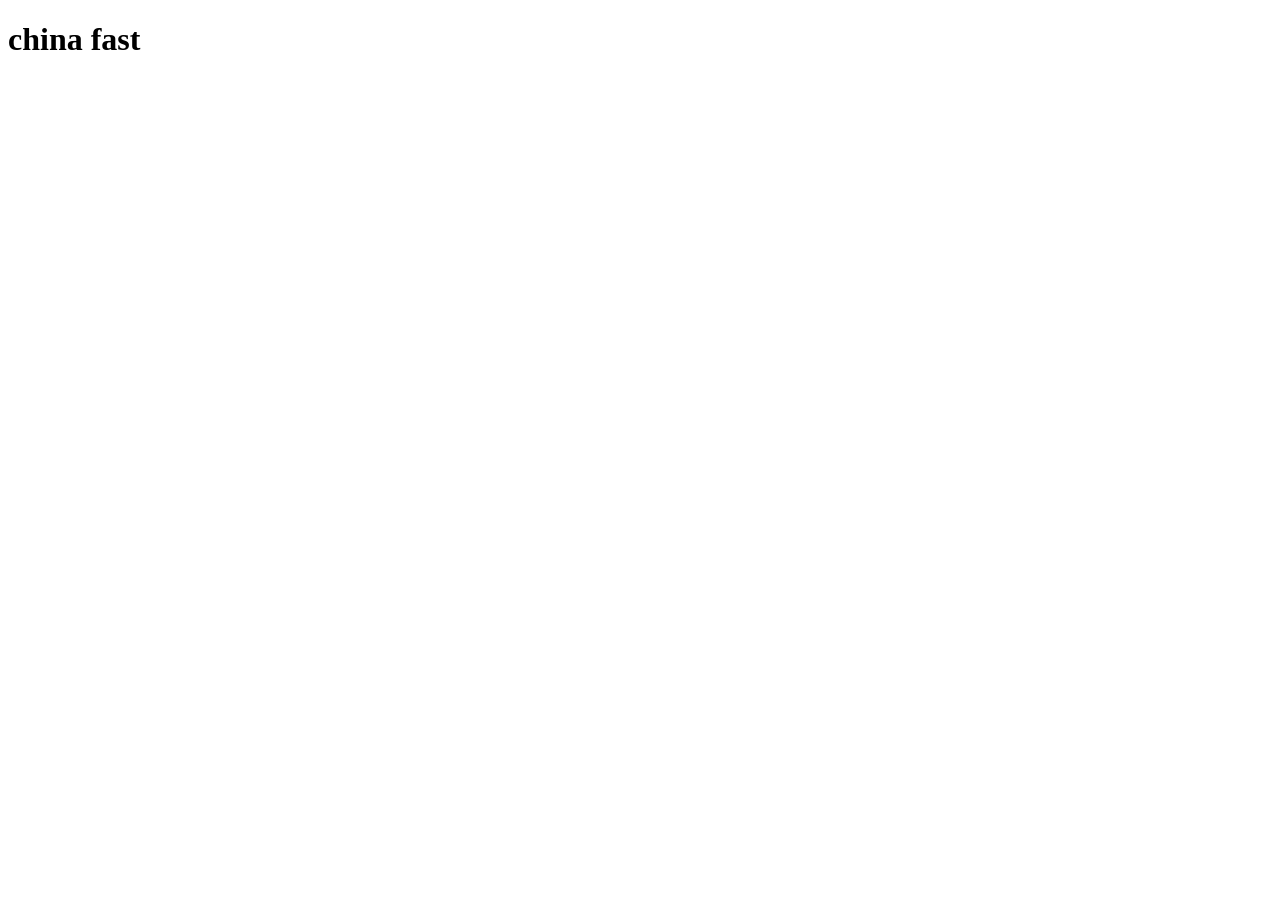
==== index.html @ 5bf0aaed "first commit" ====
<!DOCTYPE html>
<html lang="en">
<head>
    <meta charset="UTF-8">
    <meta name="viewport" content="width=device-width, initial-scale=1.0">
    <title>Chinafast</title>
</head>
<body>
    <h1>china fast</h1>

    <nav>
        
    </nav>
</body>
</html>
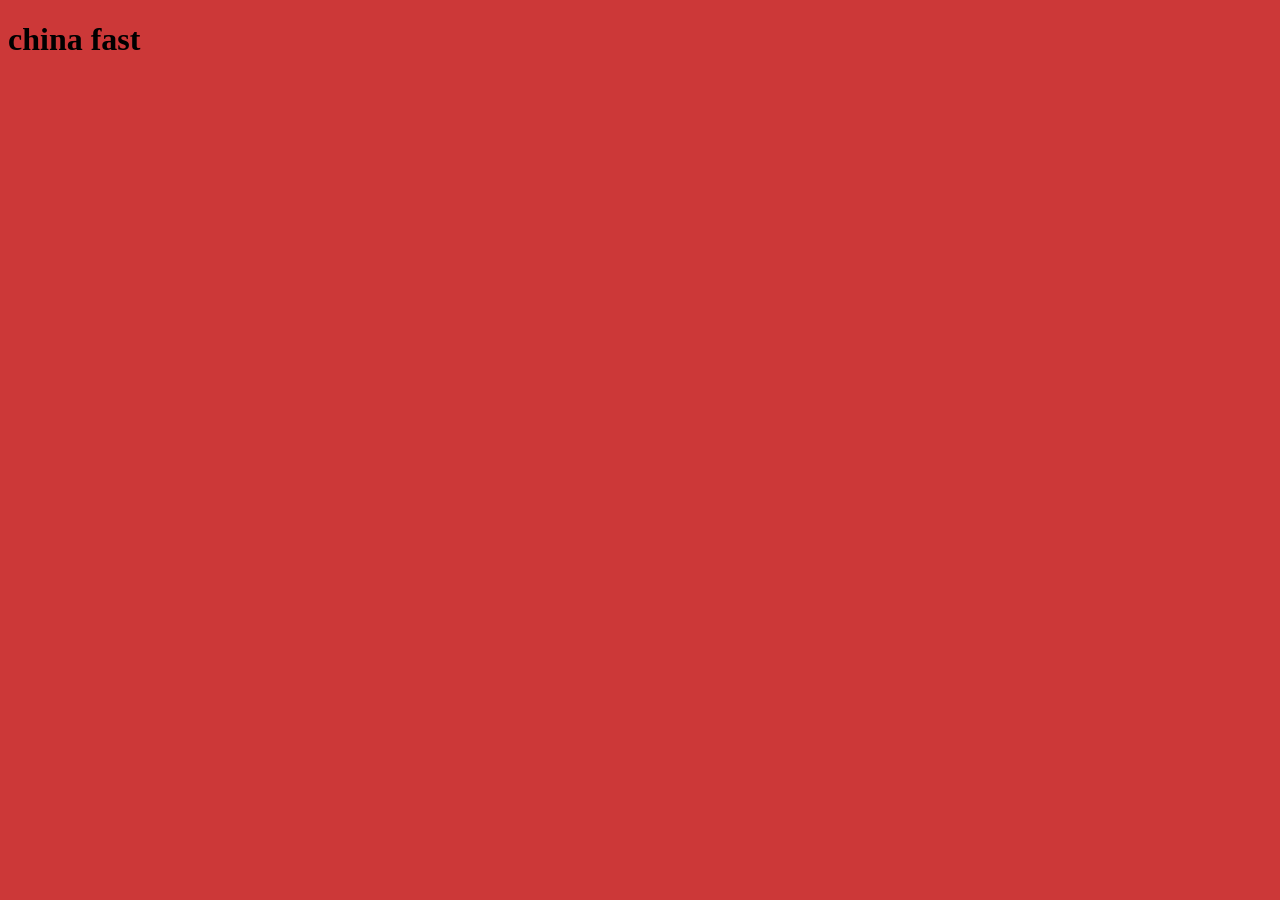
==== commit bbbfb611: "Subiendo mi tienda de comida china" ====
--- a/index.html
+++ b/index.html
@@ -3,13 +3,32 @@
 <head>
     <meta charset="UTF-8">
     <meta name="viewport" content="width=device-width, initial-scale=1.0">
-    <title>Chinafast</title>
+    <title>ChinaFazt</title>
+    <link rel="stylesheet" href="css/style.css">
 </head>
 <body>
-    <h1>china fast</h1>
 
-    <nav>
-        
-    </nav>
+<div class="container">
+
+    <div class="cabeza">
+      <h1 class="title1">china fast</h1>
+    </div>
+
+       <div class="cuerpo">
+            <div class="panel">
+
+            </div>
+
+
+
+
+      </div>
+
+
+
+
+
+</div>
+
 </body>
 </html>
--- a/css/style.css
+++ b/css/style.css
@@ -0,0 +1,17 @@
+body{
+    background-color: rgb(204, 56, 56);
+}
+
+.tittle1{
+    font-family: 'Gill Sans', 'Gill Sans MT', Calibri, 'Trebuchet MS', sans-serif;
+    font-size: 50px;
+    color: aliceblue;
+    justify-content: center;
+}
+
+.panel{
+    max-width: 100%;
+    height: 40px;
+    color: aqua;
+
+}
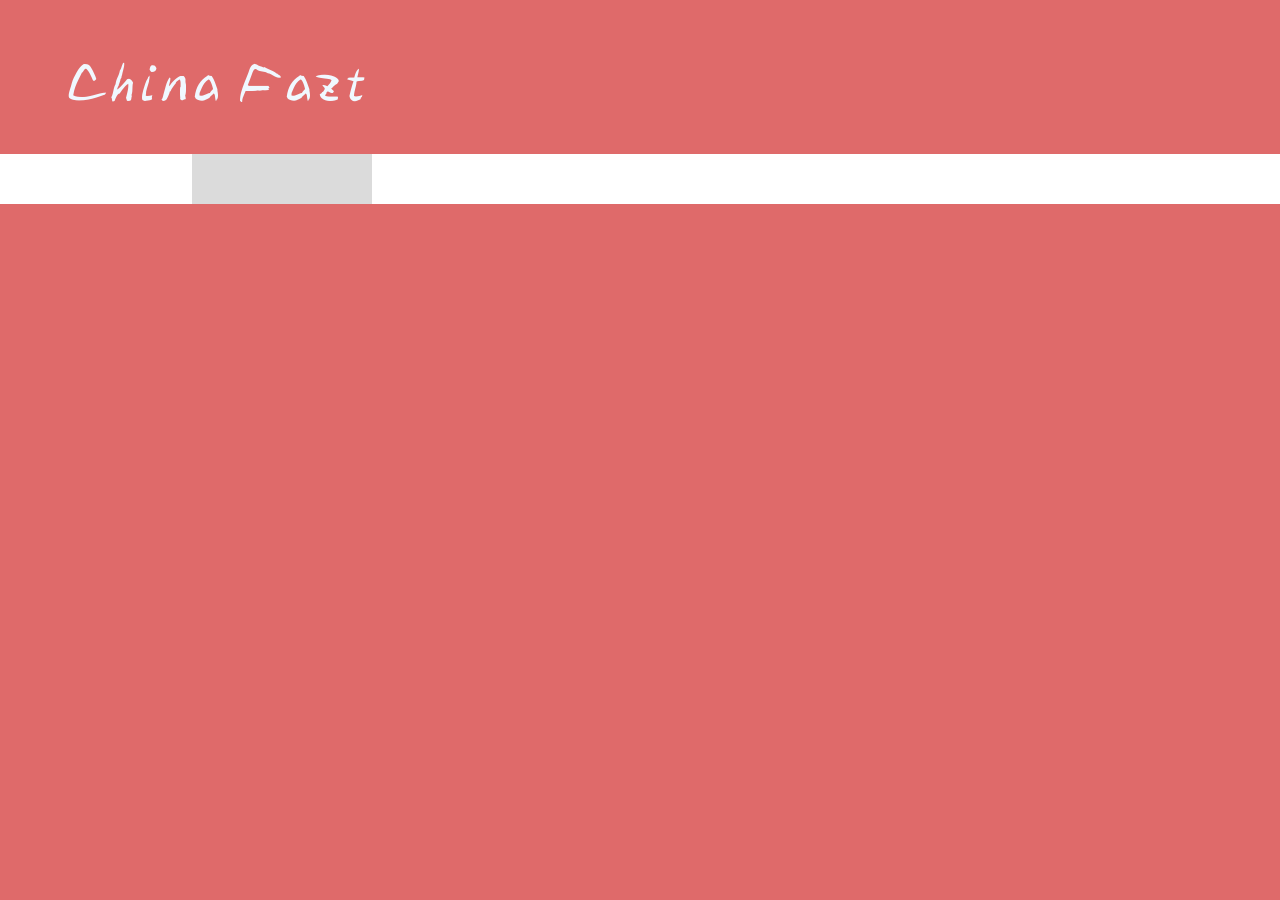
==== commit 08185d05: "nuevo" ====
--- a/index.html
+++ b/index.html
@@ -5,19 +5,24 @@
     <meta name="viewport" content="width=device-width, initial-scale=1.0">
     <title>ChinaFazt</title>
     <link rel="stylesheet" href="css/style.css">
+    <link rel="preconnect" href="https://fonts.googleapis.com">
+    <link rel="preconnect" href="https://fonts.gstatic.com" crossorigin>
+    <link href="https://fonts.googleapis.com/css2?family=Yuji+Boku&display=swap" rel="stylesheet">
 </head>
 <body>
 
 <div class="container">
 
     <div class="cabeza">
-      <h1 class="title1">china fast</h1>
+      <h1 class="title1">China Fazt</h1>
     </div>
 
        <div class="cuerpo">
-            <div class="panel">
+            <div class="panel">   
+                <div class="contenedor1">
+                </div>
+            </div>
 
-            </div>
 
 
 
--- a/css/style.css
+++ b/css/style.css
@@ -1,17 +1,29 @@
 body{
-    background-color: rgb(204, 56, 56);
+    background-color: rgb(223, 106, 106);
+    margin: 0;
 }
 
-.tittle1{
-    font-family: 'Gill Sans', 'Gill Sans MT', Calibri, 'Trebuchet MS', sans-serif;
-    font-size: 50px;
+.title1{
+  font-family: "Yuji Boku", serif;
+  font-weight: 400;
+  font-style: normal;
+    font-size: 55px;
     color: aliceblue;
     justify-content: center;
+    margin-left: 5%;
+    font-style: bold;
 }
 
 .panel{
     max-width: 100%;
-    height: 40px;
-    color: aqua;
+    height: 50px;
+    background-color: rgb(255, 255, 255);
+}
+
+.contenedor1{
+    margin-left: 15%;
+    background-color: rgb(219, 219, 219);
+    height: 100%;
+    width: 180px;
 
 }
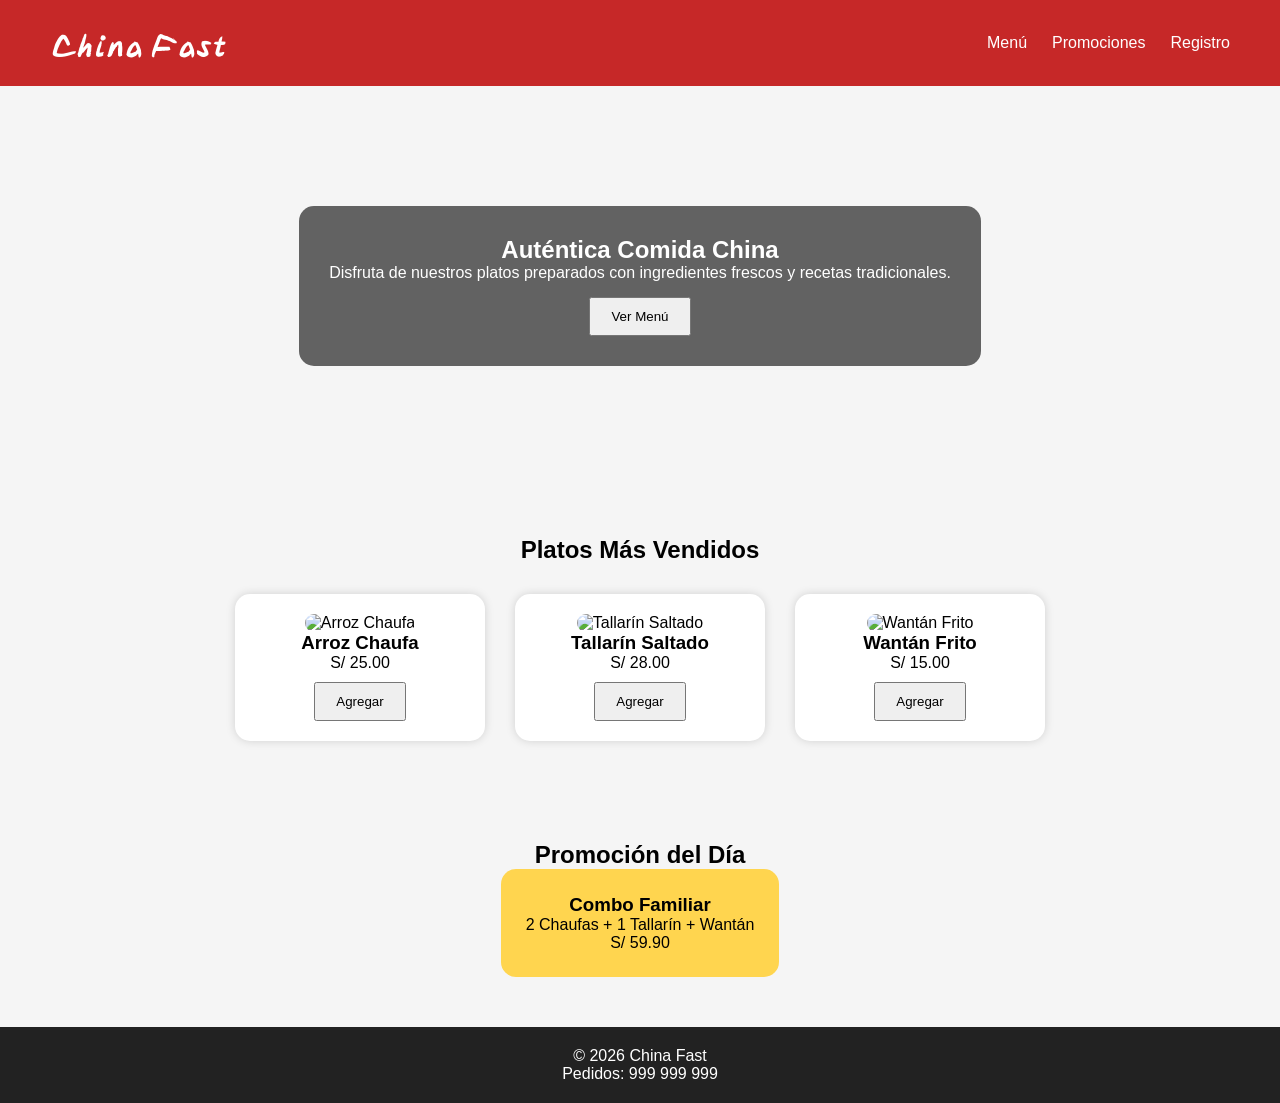
==== commit 145a36fb: "Nuevo cambio" ====
--- a/index.html
+++ b/index.html
@@ -1,37 +1,109 @@
 <!DOCTYPE html>
-<html lang="en">
+<html lang="es">
 <head>
     <meta charset="UTF-8">
     <meta name="viewport" content="width=device-width, initial-scale=1.0">
-    <title>ChinaFazt</title>
+    <title>China Fast</title>
+
     <link rel="stylesheet" href="css/style.css">
+
     <link rel="preconnect" href="https://fonts.googleapis.com">
     <link rel="preconnect" href="https://fonts.gstatic.com" crossorigin>
+
     <link href="https://fonts.googleapis.com/css2?family=Yuji+Boku&display=swap" rel="stylesheet">
 </head>
+
 <body>
 
 <div class="container">
 
-    <div class="cabeza">
-      <h1 class="title1">China Fazt</h1>
-    </div>
+    <!-- CABECERA -->
+    <header class="cabeza">
 
-       <div class="cuerpo">
-            <div class="panel">   
-                <div class="contenedor1">
-                </div>
+        <h1 class="title1">China Fast</h1>
+
+        <nav>
+            <ul class="menu">
+                <li><a href="#">Menú</a></li>
+                <li><a href="#">Promociones</a></li>
+                <li><a href="#">Registro</a></li>
+            </ul>
+        </nav>
+
+    </header>
+
+    <!BANNER >
+    <section class="hero">
+
+        <div class="hero-content">
+
+            <h2>Auténtica Comida China</h2>
+
+            <p>
+                Disfruta de nuestros platos preparados
+                con ingredientes frescos y recetas tradicionales.
+            </p>
+
+            <button>Ver Menú</button>
+
+        </div>
+
+    </section>
+
+    <!-- PRODUCTOS DESTACADOS -->
+    <section class="destacados">
+
+        <h2>Platos Más Vendidos</h2>
+
+        <div class="productos">
+
+            <div class="card">
+                <img src="img/chaufa.jpg" alt="Arroz Chaufa">
+                <h3>Arroz Chaufa</h3>
+                <p>S/ 25.00</p>
+                <button>Agregar</button>
             </div>
 
+            <div class="card">
+                <img src="img/tallarin.jpg" alt="Tallarín Saltado">
+                <h3>Tallarín Saltado</h3>
+                <p>S/ 28.00</p>
+                <button>Agregar</button>
+            </div>
 
+            <div class="card">
+                <img src="img/wantan.jpg" alt="Wantán Frito">
+                <h3>Wantán Frito</h3>
+                <p>S/ 15.00</p>
+                <button>Agregar</button>
+            </div>
 
+        </div>
 
+    </section>
 
-      </div>
+    <!-- PROMOCIONES -->
+    <section class="promociones">
 
+        <h2>Promoción del Día</h2>
 
+        <div class="promo-card">
+            <h3>Combo Familiar</h3>
+            <p>
+                2 Chaufas + 1 Tallarín + Wantán
+            </p>
+            <span>S/ 59.90</span>
+        </div>
 
+    </section>
 
+    <!-- FOOTER -->
+    <footer>
+
+        <p>© 2026 China Fast</p>
+        <p>Pedidos: 999 999 999</p>
+
+    </footer>
 
 </div>
 
--- a/css/style.css
+++ b/css/style.css
@@ -1,29 +1,117 @@
+*{
+    margin:0;
+    padding:0;
+    box-sizing:border-box;
+}
+
 body{
-    background-color: rgb(223, 106, 106);
-    margin: 0;
+    background:#f5f5f5;
+    font-family:Arial, Helvetica, sans-serif;
+}
+
+.cabeza{
+    background:#c62828;
+    color:white;
+    padding:20px 50px;
+
+    display:flex;
+    justify-content:space-between;
+    align-items:center;
 }
 
 .title1{
-  font-family: "Yuji Boku", serif;
-  font-weight: 400;
-  font-style: normal;
-    font-size: 55px;
-    color: aliceblue;
-    justify-content: center;
-    margin-left: 5%;
-    font-style: bold;
+    font-family:"Yuji Boku", serif;
 }
 
-.panel{
-    max-width: 100%;
-    height: 50px;
-    background-color: rgb(255, 255, 255);
+.menu{
+    display:flex;
+    gap:25px;
+    list-style:none;
 }
 
-.contenedor1{
-    margin-left: 15%;
-    background-color: rgb(219, 219, 219);
-    height: 100%;
-    width: 180px;
+.menu a{
+    color:white;
+    text-decoration:none;
+}
 
+.hero{
+    height:400px;
+
+    background:url("../img/banner.jpg");
+    background-size:cover;
+    background-position:center;
+
+    display:flex;
+    justify-content:center;
+    align-items:center;
+}
+
+.hero-content{
+    background:rgba(0,0,0,.6);
+    color:white;
+    padding:30px;
+    border-radius:15px;
+    text-align:center;
+}
+
+.hero-content button{
+    margin-top:15px;
+    padding:10px 20px;
+    cursor:pointer;
+}
+
+.destacados{
+    padding:50px;
+}
+
+.destacados h2{
+    text-align:center;
+    margin-bottom:30px;
+}
+
+.productos{
+    display:flex;
+    justify-content:center;
+    gap:30px;
+}
+
+.card{
+    background:white;
+    width:250px;
+    padding:20px;
+    border-radius:15px;
+    text-align:center;
+    box-shadow:0 0 10px rgba(0,0,0,.15);
+}
+
+.card img{
+    width:100%;
+    height:180px;
+    object-fit:cover;
+    border-radius:10px;
+}
+
+.card button{
+    margin-top:10px;
+    padding:10px 20px;
+    cursor:pointer;
+}
+
+.promociones{
+    padding:50px;
+    text-align:center;
+}
+
+.promo-card{
+    background:#ffd54f;
+    display:inline-block;
+    padding:25px;
+    border-radius:15px;
+}
+
+footer{
+    background:#222;
+    color:white;
+    text-align:center;
+    padding:20px;
 }
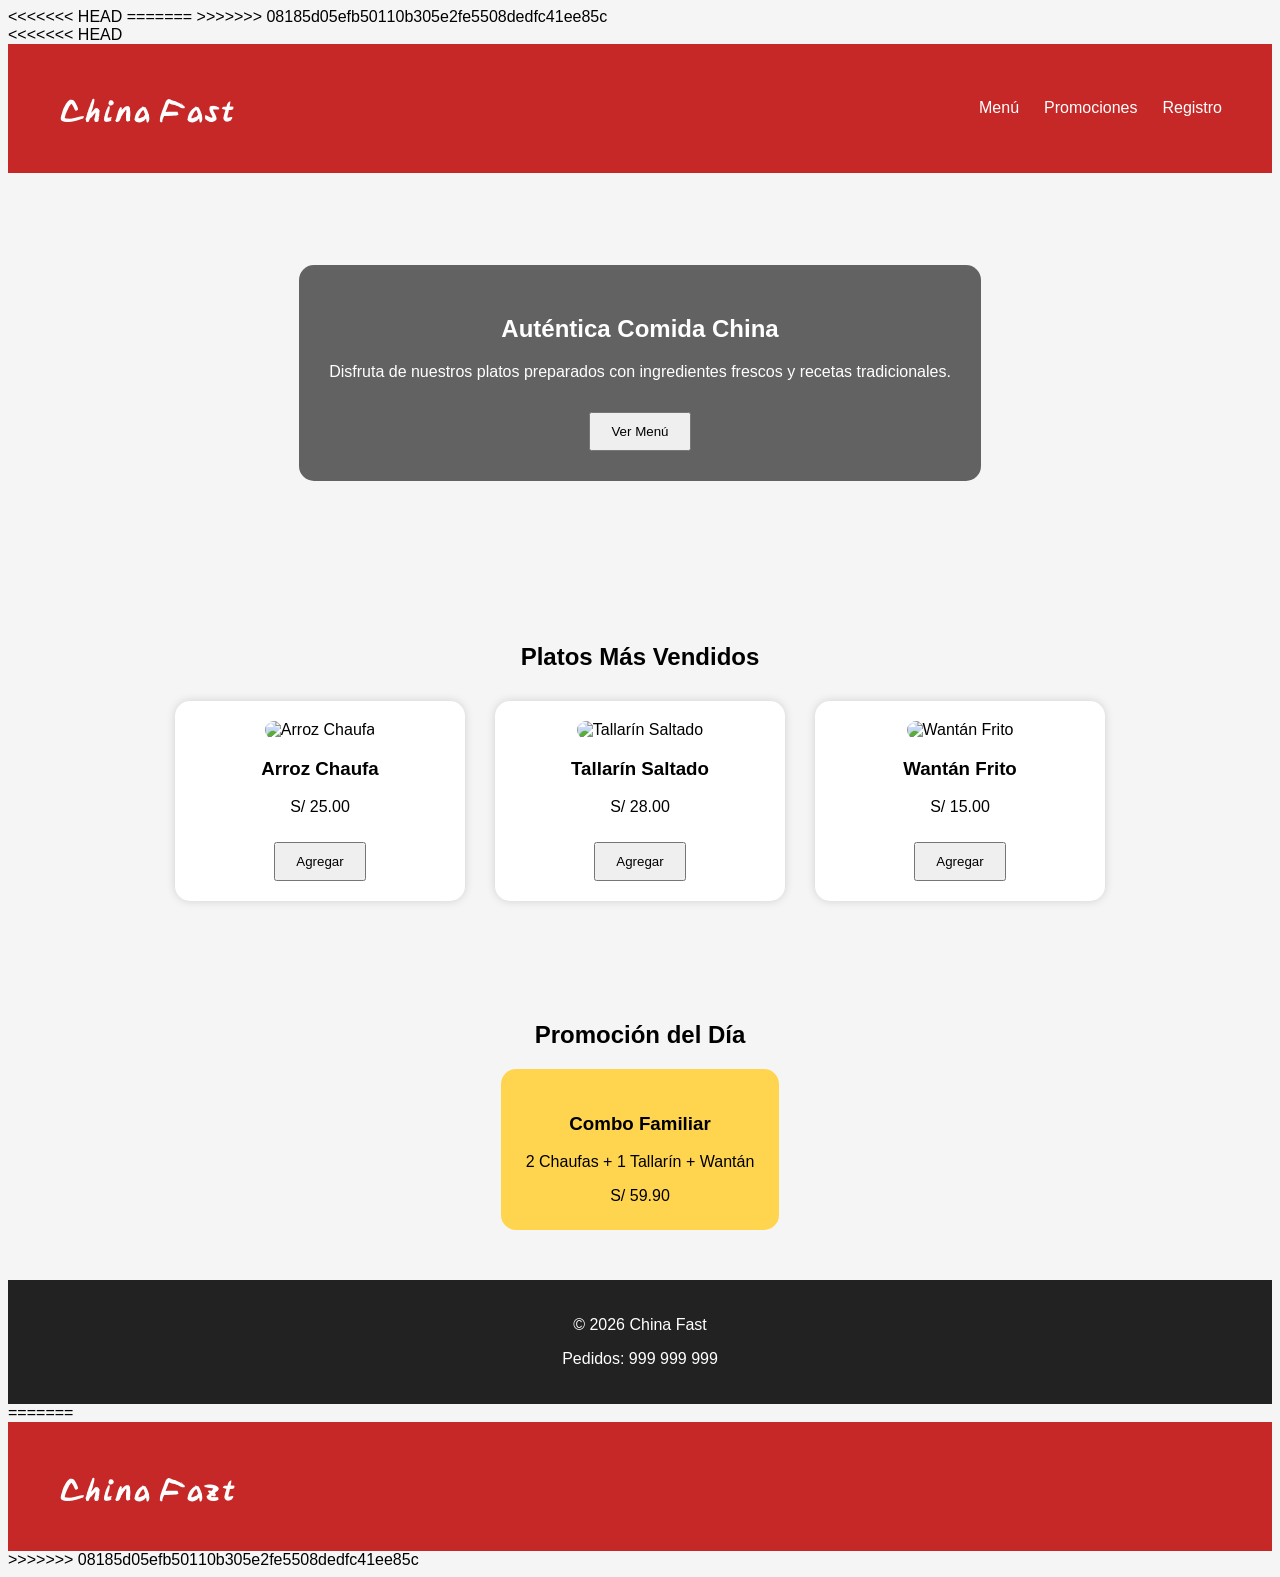
==== commit 005a4815: "Nuevo" ====
--- a/index.html
+++ b/index.html
@@ -1,4 +1,5 @@
 <!DOCTYPE html>
+<<<<<<< HEAD
 <html lang="es">
 <head>
     <meta charset="UTF-8">
@@ -13,10 +14,23 @@
     <link href="https://fonts.googleapis.com/css2?family=Yuji+Boku&display=swap" rel="stylesheet">
 </head>
 
+=======
+<html lang="en">
+<head>
+    <meta charset="UTF-8">
+    <meta name="viewport" content="width=device-width, initial-scale=1.0">
+    <title>ChinaFazt</title>
+    <link rel="stylesheet" href="css/style.css">
+    <link rel="preconnect" href="https://fonts.googleapis.com">
+    <link rel="preconnect" href="https://fonts.gstatic.com" crossorigin>
+    <link href="https://fonts.googleapis.com/css2?family=Yuji+Boku&display=swap" rel="stylesheet">
+</head>
+>>>>>>> 08185d05efb50110b305e2fe5508dedfc41ee85c
 <body>
 
 <div class="container">
 
+<<<<<<< HEAD
     <!-- CABECERA -->
     <header class="cabeza">
 
@@ -104,6 +118,27 @@
         <p>Pedidos: 999 999 999</p>
 
     </footer>
+=======
+    <div class="cabeza">
+      <h1 class="title1">China Fazt</h1>
+    </div>
+
+       <div class="cuerpo">
+            <div class="panel">   
+                <div class="contenedor1">
+                </div>
+            </div>
+
+
+
+
+
+      </div>
+
+
+
+
+>>>>>>> 08185d05efb50110b305e2fe5508dedfc41ee85c
 
 </div>
 
--- a/css/style.css
+++ b/css/style.css
@@ -1,3 +1,4 @@
+<<<<<<< HEAD
 *{
     margin:0;
     padding:0;
@@ -114,4 +115,34 @@
     color:white;
     text-align:center;
     padding:20px;
+=======
+body{
+    background-color: rgb(223, 106, 106);
+    margin: 0;
+}
+
+.title1{
+  font-family: "Yuji Boku", serif;
+  font-weight: 400;
+  font-style: normal;
+    font-size: 55px;
+    color: aliceblue;
+    justify-content: center;
+    margin-left: 5%;
+    font-style: bold;
+}
+
+.panel{
+    max-width: 100%;
+    height: 50px;
+    background-color: rgb(255, 255, 255);
+}
+
+.contenedor1{
+    margin-left: 15%;
+    background-color: rgb(219, 219, 219);
+    height: 100%;
+    width: 180px;
+
+>>>>>>> 08185d05efb50110b305e2fe5508dedfc41ee85c
 }
--- a/css/style.css
+++ b/css/style.css
@@ -1,3 +1,4 @@
+<<<<<<< HEAD
 *{
     margin:0;
     padding:0;
@@ -114,4 +115,34 @@
     color:white;
     text-align:center;
     padding:20px;
+=======
+body{
+    background-color: rgb(223, 106, 106);
+    margin: 0;
+}
+
+.title1{
+  font-family: "Yuji Boku", serif;
+  font-weight: 400;
+  font-style: normal;
+    font-size: 55px;
+    color: aliceblue;
+    justify-content: center;
+    margin-left: 5%;
+    font-style: bold;
+}
+
+.panel{
+    max-width: 100%;
+    height: 50px;
+    background-color: rgb(255, 255, 255);
+}
+
+.contenedor1{
+    margin-left: 15%;
+    background-color: rgb(219, 219, 219);
+    height: 100%;
+    width: 180px;
+
+>>>>>>> 08185d05efb50110b305e2fe5508dedfc41ee85c
 }
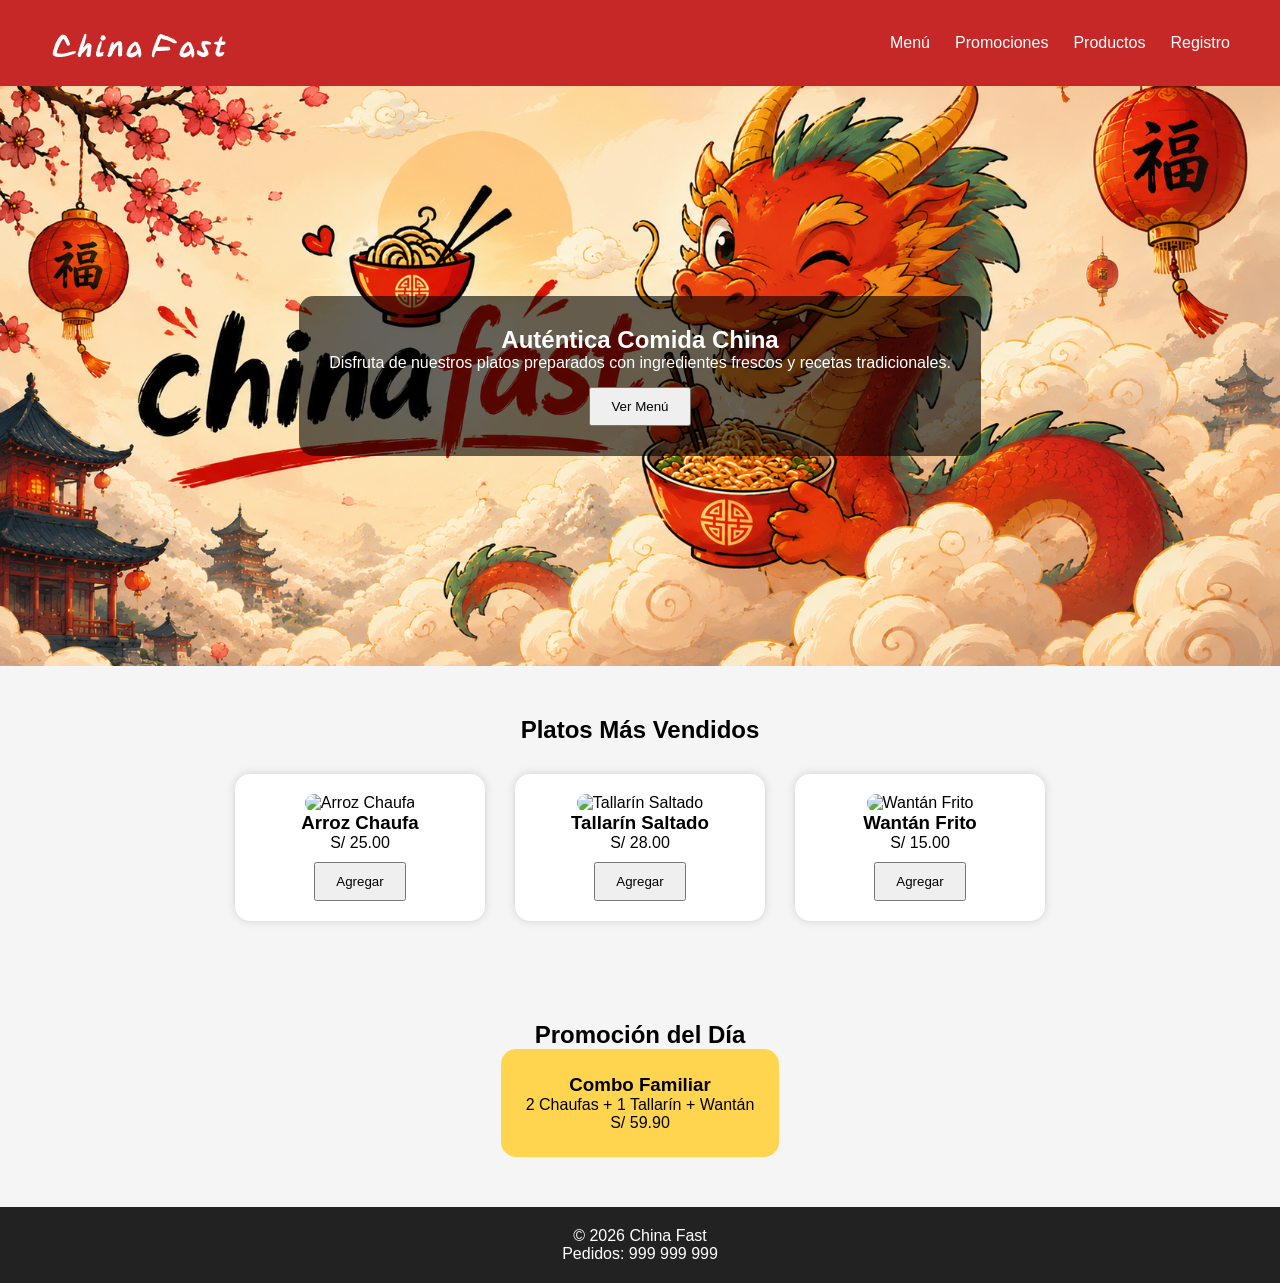
==== commit 795ff115: "nuevo mas nuevo" ====
--- a/index.html
+++ b/index.html
@@ -1,5 +1,4 @@
 <!DOCTYPE html>
-<<<<<<< HEAD
 <html lang="es">
 <head>
     <meta charset="UTF-8">
@@ -14,23 +13,10 @@
     <link href="https://fonts.googleapis.com/css2?family=Yuji+Boku&display=swap" rel="stylesheet">
 </head>
 
-=======
-<html lang="en">
-<head>
-    <meta charset="UTF-8">
-    <meta name="viewport" content="width=device-width, initial-scale=1.0">
-    <title>ChinaFazt</title>
-    <link rel="stylesheet" href="css/style.css">
-    <link rel="preconnect" href="https://fonts.googleapis.com">
-    <link rel="preconnect" href="https://fonts.gstatic.com" crossorigin>
-    <link href="https://fonts.googleapis.com/css2?family=Yuji+Boku&display=swap" rel="stylesheet">
-</head>
->>>>>>> 08185d05efb50110b305e2fe5508dedfc41ee85c
 <body>
 
 <div class="container">
 
-<<<<<<< HEAD
     <!-- CABECERA -->
     <header class="cabeza">
 
@@ -38,9 +24,11 @@
 
         <nav>
             <ul class="menu">
-                <li><a href="#">Menú</a></li>
-                <li><a href="#">Promociones</a></li>
-                <li><a href="#">Registro</a></li>
+                <li><a href="index.html">Menú</a></li>
+                <li><a href="htmls/promociones.html">Promociones</a></li>
+                <li><a href="htmls/productos.html">Productos</a></li>
+                <li><a href="htmls/registro.html">Registro</a></li>
+
             </ul>
         </nav>
 
@@ -52,7 +40,7 @@
         <div class="hero-content">
 
             <h2>Auténtica Comida China</h2>
-
+    
             <p>
                 Disfruta de nuestros platos preparados
                 con ingredientes frescos y recetas tradicionales.
@@ -118,27 +106,6 @@
         <p>Pedidos: 999 999 999</p>
 
     </footer>
-=======
-    <div class="cabeza">
-      <h1 class="title1">China Fazt</h1>
-    </div>
-
-       <div class="cuerpo">
-            <div class="panel">   
-                <div class="contenedor1">
-                </div>
-            </div>
-
-
-
-
-
-      </div>
-
-
-
-
->>>>>>> 08185d05efb50110b305e2fe5508dedfc41ee85c
 
 </div>
 
--- a/css/style.css
+++ b/css/style.css
@@ -1,4 +1,4 @@
-<<<<<<< HEAD
+
 *{
     margin:0;
     padding:0;
@@ -36,9 +36,9 @@
 }
 
 .hero{
-    height:400px;
+    height:580px;
 
-    background:url("../img/banner.jpg");
+    background:url("../image/a54671ac-f98d-4f8f-a1d8-de3ed21f0f91.png");
     background-size:cover;
     background-position:center;
 
@@ -115,34 +115,5 @@
     color:white;
     text-align:center;
     padding:20px;
-=======
-body{
-    background-color: rgb(223, 106, 106);
-    margin: 0;
-}
 
-.title1{
-  font-family: "Yuji Boku", serif;
-  font-weight: 400;
-  font-style: normal;
-    font-size: 55px;
-    color: aliceblue;
-    justify-content: center;
-    margin-left: 5%;
-    font-style: bold;
-}
-
-.panel{
-    max-width: 100%;
-    height: 50px;
-    background-color: rgb(255, 255, 255);
-}
-
-.contenedor1{
-    margin-left: 15%;
-    background-color: rgb(219, 219, 219);
-    height: 100%;
-    width: 180px;
-
->>>>>>> 08185d05efb50110b305e2fe5508dedfc41ee85c
 }
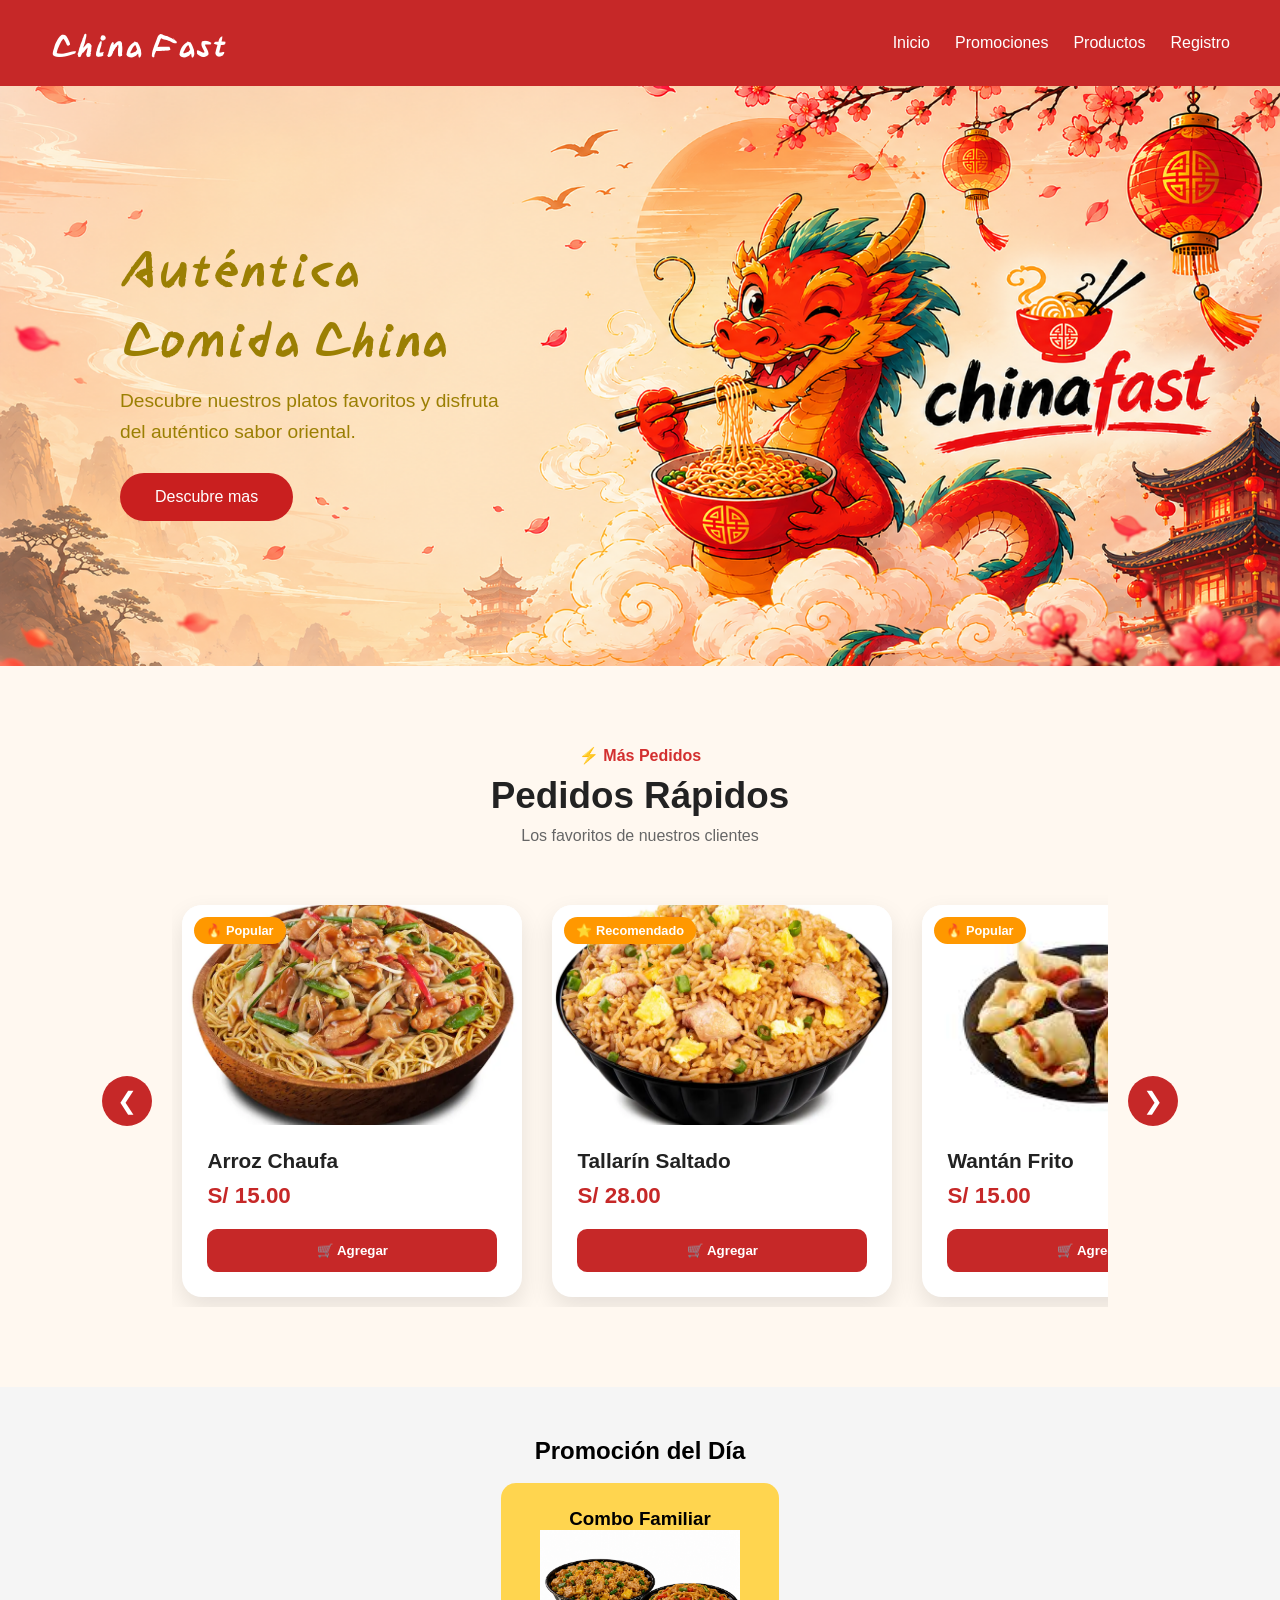
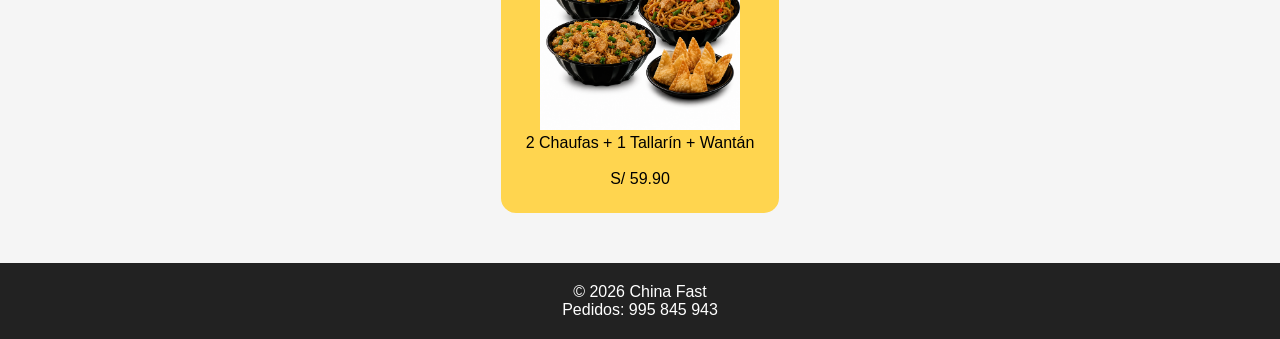
==== commit 026fb24f: "nuevo3" ====
--- a/index.html
+++ b/index.html
@@ -24,7 +24,7 @@
 
         <nav>
             <ul class="menu">
-                <li><a href="index.html">Menú</a></li>
+                <li><a href="index.html">Inicio</a></li>
                 <li><a href="htmls/promociones.html">Promociones</a></li>
                 <li><a href="htmls/productos.html">Productos</a></li>
                 <li><a href="htmls/registro.html">Registro</a></li>
@@ -42,58 +42,130 @@
             <h2>Auténtica Comida China</h2>
     
             <p>
-                Disfruta de nuestros platos preparados
-                con ingredientes frescos y recetas tradicionales.
+                Descubre nuestros platos favoritos y disfruta del auténtico sabor oriental.
             </p>
 
-            <button>Ver Menú</button>
+            <button>Descubre mas </button>
 
         </div>
 
     </section>
 
-    <!-- PRODUCTOS DESTACADOS -->
+
+
+    <!-- Pedidos Rapidos -->
     <section class="destacados">
 
-        <h2>Platos Más Vendidos</h2>
+        <div class="titulo-seccion">
+            <span>⚡ Más Pedidos</span>
+            <h2>Pedidos Rápidos</h2>
+            <p>Los favoritos de nuestros clientes</p>
+        </div>
 
-        <div class="productos">
 
-            <div class="card">
-                <img src="img/chaufa.jpg" alt="Arroz Chaufa">
-                <h3>Arroz Chaufa</h3>
-                <p>S/ 25.00</p>
-                <button>Agregar</button>
+
+        <div class="carousel">
+
+            <button class="carousel-btn prev">❮</button>
+            
+            
+            <div class="productos">
+
+                <div class="card">
+                    <span class="badge">🔥 Popular</span>
+
+                    <img src="/image/iconos/agru_2146464506.webp" alt="Arroz Chaufa">
+
+                    <h3>Arroz Chaufa</h3>
+
+                    <div class="precio">
+                        <span>S/ 15.00</span>
+                    </div>
+
+                    <button>🛒 Agregar</button>
+                </div>
+
+                <div class="card">
+                    <span class="badge">⭐ Recomendado</span>
+
+                    <img src="image/iconos/agru_2146469527.webp" alt="Tallarín Saltado">
+
+                    <h3>Tallarín Saltado</h3>
+
+                    <div class="precio">
+                        <span>S/ 28.00</span>
+                    </div>
+
+                    <button>🛒 Agregar</button>
+                </div>
+
+                <div class="card">
+                    <span class="badge">🔥 Popular</span>
+
+                    <img src="image/iconos/download.jpg" alt="Wantán Frito">
+
+                    <h3>Wantán Frito</h3>
+
+                    <div class="precio">
+                        <span>S/ 15.00</span>
+                    </div>
+
+                    <button>🛒 Agregar</button>
+                </div>
+
+                <div class="card">
+                    <span class="badge">🔥 Popular</span>
+
+                    <img src="image/iconos/rSgwL3DGevmE3LKqg-300-x.webp"Wantán Frito">
+
+                    <h3>Pollo Chi Jau Kay</h3>
+
+                    <div class="precio">
+                        <span>S/ 15.00</span>
+                    </div>
+
+                    <button>🛒 Agregar</button>
+                </div>
+
+                <div class="card">
+                    <span class="badge">🔥 Popular</span>
+
+                    <img src="image/iconos/JJ9z95DH0tFoHRIgV1HhjDRL7.png"Wantán Frito">
+
+                    <h3>Kam Lu Wantán</h3>
+
+                    <div class="precio">
+                        <span>S/ 15.00</span>
+                    </div>
+
+                    <button>🛒 Agregar</button>
+                </div>
+
             </div>
 
-            <div class="card">
-                <img src="img/tallarin.jpg" alt="Tallarín Saltado">
-                <h3>Tallarín Saltado</h3>
-                <p>S/ 28.00</p>
-                <button>Agregar</button>
-            </div>
-
-            <div class="card">
-                <img src="img/wantan.jpg" alt="Wantán Frito">
-                <h3>Wantán Frito</h3>
-                <p>S/ 15.00</p>
-                <button>Agregar</button>
-            </div>
+            <button class="carousel-btn next">❯</button>
 
         </div>
 
     </section>
 
+
+
+
+    
     <!-- PROMOCIONES -->
     <section class="promociones">
 
         <h2>Promoción del Día</h2>
-
+        <br>
         <div class="promo-card">
             <h3>Combo Familiar</h3>
+            <img src="/image/iconos/892e7ce8-ee47-48e7-bd57-44418b625ec9.png" alt=""
+            height="200px">
             <p>
                 2 Chaufas + 1 Tallarín + Wantán
             </p>
+            <br>
             <span>S/ 59.90</span>
         </div>
 
@@ -103,11 +175,12 @@
     <footer>
 
         <p>© 2026 China Fast</p>
-        <p>Pedidos: 999 999 999</p>
+        <p>Pedidos: 995 845 943</p>
 
     </footer>
 
-</div>
+    <script src="scrips/scripts_index.js"></script>
+
 
 </body>
 </html>
--- a/css/style.css
+++ b/css/style.css
@@ -35,68 +35,213 @@
     text-decoration:none;
 }
 
+
+
+/* Banner */
 .hero{
     height:580px;
 
-    background:url("../image/a54671ac-f98d-4f8f-a1d8-de3ed21f0f91.png");
+    background:url("../image/cc4ec5c4-4ad8-4629-949d-1af1f4d0d874.png");
     background-size:cover;
     background-position:center;
 
     display:flex;
+    align-items:center;
+    padding-left:120px;
+}
+
+.hero-content{
+    background:none;
+    color:rgb(155, 127, 3);
+    text-align:left;
+    max-width:400px;
+    
+    
+}
+
+.hero-content h2{
+    font-size:3rem;
+    margin-bottom:15px;
+    font-family:"Yuji Boku", serif;
+}
+
+.hero-content p{
+    font-size:1.2rem;
+    line-height:1.6;
+    margin-bottom:25px;
+}
+
+.hero-content button{
+    background:#c91f1f;
+    color:white;
+    border:none;
+    padding:15px 35px;
+    border-radius:50px;
+    font-size:1rem;
+    cursor:pointer;
+    transition:.3s;
+}
+
+.hero-content button:hover{
+    transform:scale(1.05);
+}
+
+
+
+
+
+
+
+
+
+
+
+
+
+.destacados{
+    padding:80px 8%;
+    background:#fff8f0;
+}
+
+.titulo-seccion{
+    text-align:center;
+    margin-bottom:50px;
+}
+
+.titulo-seccion span{
+    color:#d32f2f;
+    font-weight:600;
+}
+
+.titulo-seccion h2{
+    font-size:2.3rem;
+    margin:10px 0;
+    color:#222;
+}
+
+.titulo-seccion p{
+    color:#666;
+}
+
+.carousel{
+    display:flex;
+    align-items:center;
     justify-content:center;
-    align-items:center;
-}
-
-.hero-content{
-    background:rgba(0,0,0,.6);
-    color:white;
-    padding:30px;
-    border-radius:15px;
-    text-align:center;
-}
-
-.hero-content button{
-    margin-top:15px;
-    padding:10px 20px;
+    gap:20px;
+}
+
+.carousel-btn{
+    width:50px;
+    height:50px;
+    border:none;
+    border-radius:50%;
+    background:#c62828;
+    color:white;
+    font-size:1.5rem;
     cursor:pointer;
-}
-
-.destacados{
-    padding:50px;
-}
-
-.destacados h2{
-    text-align:center;
-    margin-bottom:30px;
+    flex-shrink:0;
+
+    transition:.3s;
+}
+
+.carousel-btn:hover{
+    background:#a91e1e;
+    transform:scale(1.1);
 }
 
 .productos{
     display:flex;
-    justify-content:center;
     gap:30px;
+    overflow:hidden;
+    width:1140px;
+    padding:10px;
+
+    scroll-behavior:smooth;
 }
 
 .card{
+    min-width:340px;
+    flex-shrink:0;
+
+    position:relative;
     background:white;
-    width:250px;
-    padding:20px;
-    border-radius:15px;
-    text-align:center;
-    box-shadow:0 0 10px rgba(0,0,0,.15);
+    border-radius:20px;
+    overflow:hidden;
+    box-shadow:0 10px 25px rgba(0,0,0,.1);
+    padding-bottom:25px;
+
+    transition:
+        transform .25s ease,
+        box-shadow .25s ease;
+}
+
+.card:hover{
+    transform:translateY(-5px);
+    box-shadow:0 18px 35px rgba(0,0,0,.15);
 }
 
 .card img{
     width:100%;
-    height:180px;
+    height:220px;
     object-fit:cover;
+
+    transition:transform .4s ease;
+}
+
+.card:hover img{
+    transform:scale(1.08);
+}
+
+.card h3{
+    margin:20px 25px 10px;
+    font-size:1.3rem;
+    color:#222;
+}
+
+.card .precio{
+    margin:0 25px 20px;
+    font-size:1.4rem;
+    font-weight:bold;
+    color:#c62828;
+}
+
+.card button{
+    width:calc(100% - 50px);
+    margin:0 25px;
+    padding:14px;
+    border:none;
     border-radius:10px;
-}
-
-.card button{
-    margin-top:10px;
-    padding:10px 20px;
+    background:#c62828;
+    color:white;
+    font-weight:bold;
     cursor:pointer;
-}
+
+    transition:
+        background .3s ease,
+        transform .2s ease;
+}
+
+.card button:hover{
+    background:#a91e1e;
+    transform:scale(1.03);
+}
+
+.badge{
+    position:absolute;
+    top:12px;
+    left:12px;
+    background:#ff9800;
+    color:white;
+    padding:6px 12px;
+    border-radius:20px;
+    font-size:.8rem;
+    font-weight:bold;
+}
+
+
+
+
+
 
 .promociones{
     padding:50px;
@@ -108,6 +253,7 @@
     display:inline-block;
     padding:25px;
     border-radius:15px;
+    
 }
 
 footer{
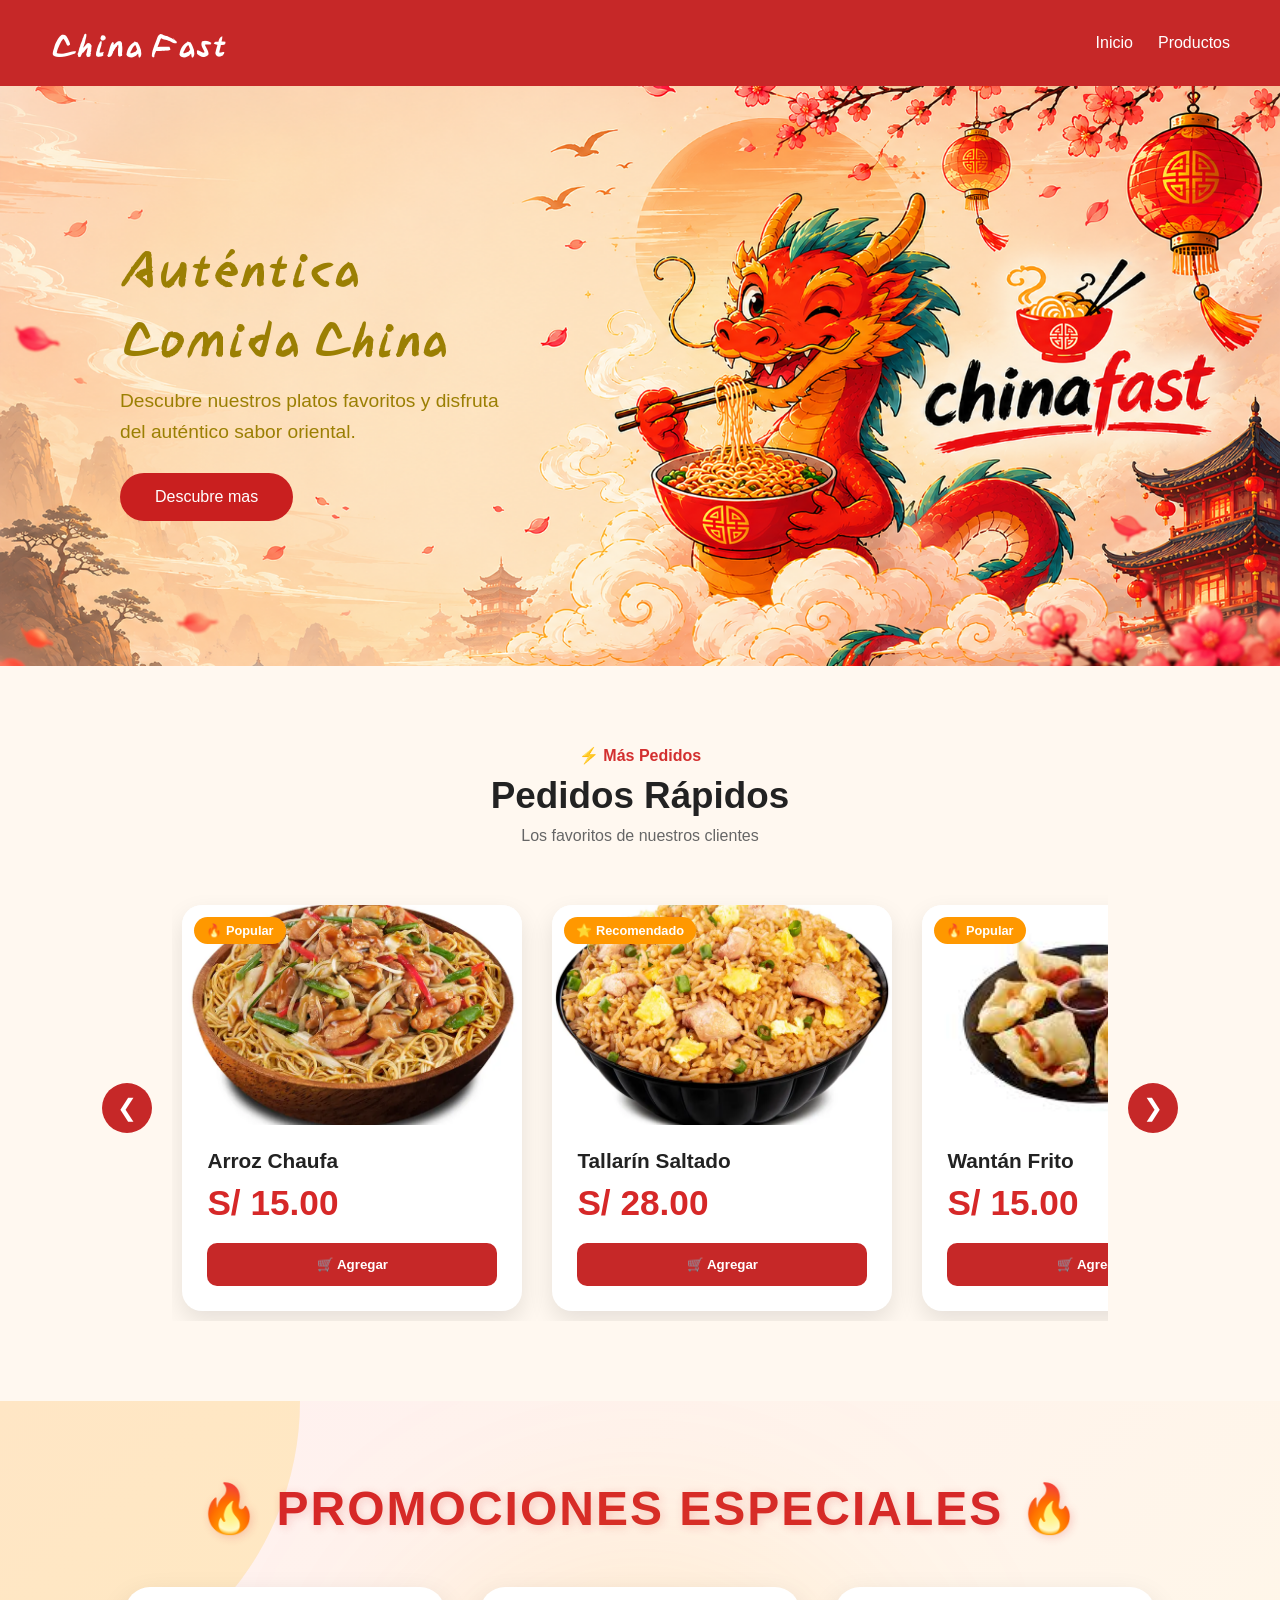
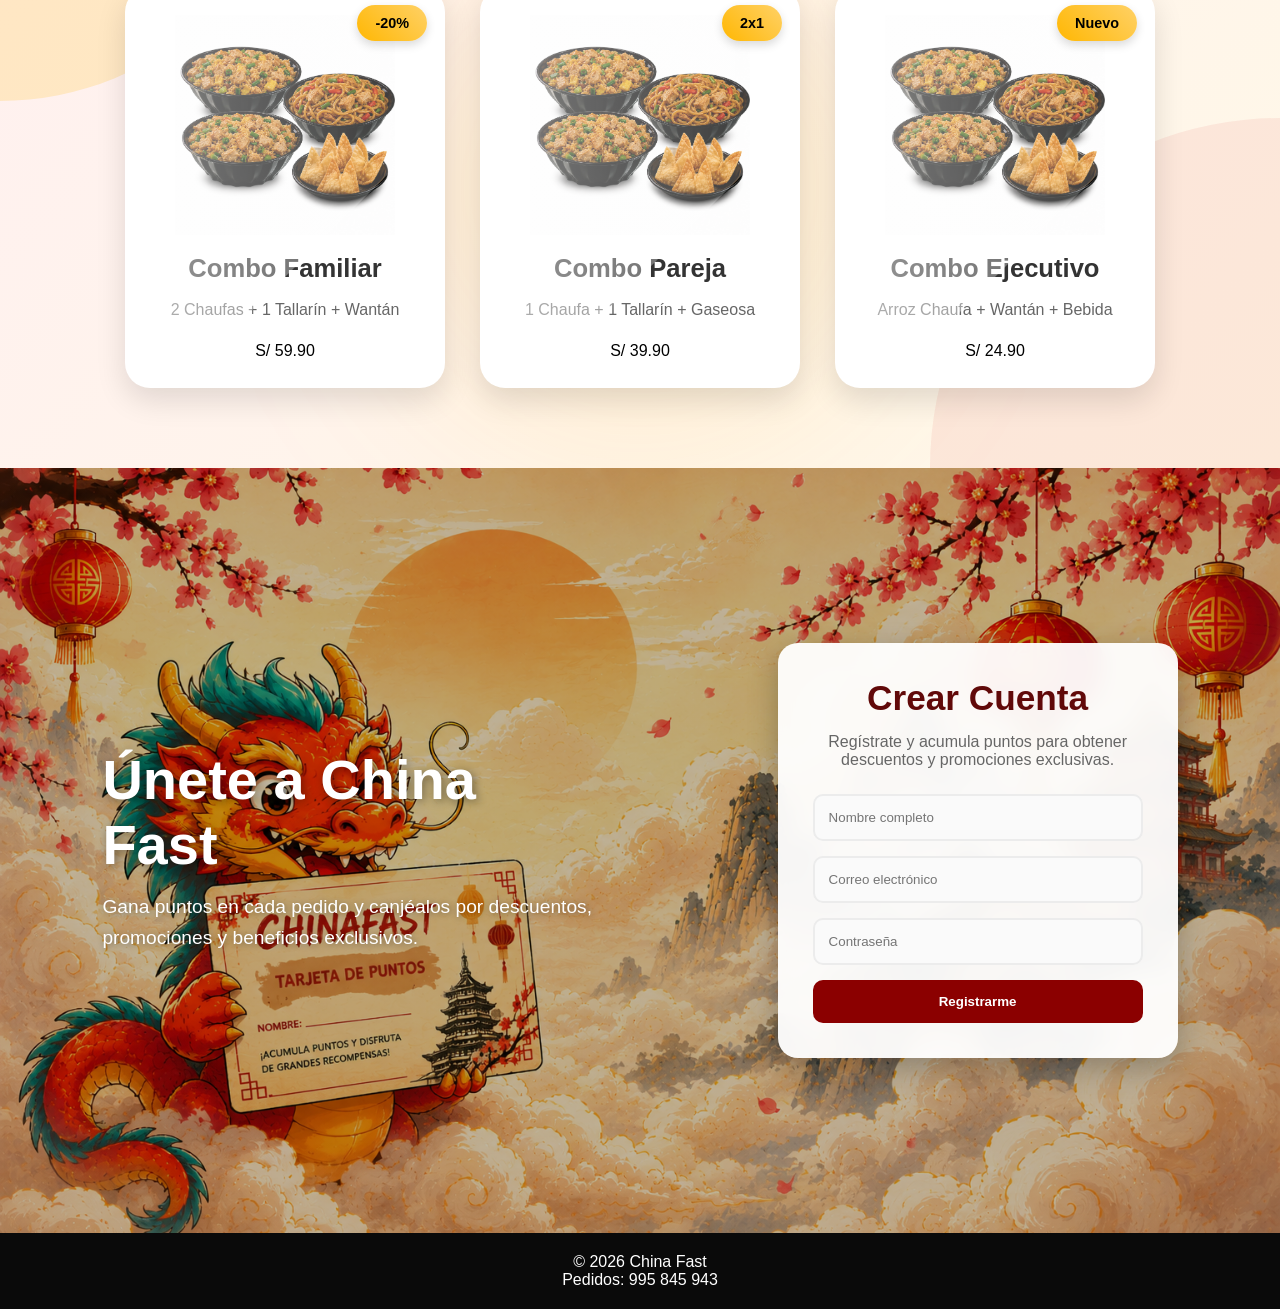
==== commit a84ad659: "Final" ====
--- a/index.html
+++ b/index.html
@@ -25,9 +25,7 @@
         <nav>
             <ul class="menu">
                 <li><a href="index.html">Inicio</a></li>
-                <li><a href="htmls/promociones.html">Promociones</a></li>
                 <li><a href="htmls/productos.html">Productos</a></li>
-                <li><a href="htmls/registro.html">Registro</a></li>
 
             </ul>
         </nav>
@@ -152,24 +150,107 @@
 
 
 
-    
-    <!-- PROMOCIONES -->
+    <!-- Promociones-->    
     <section class="promociones">
 
-        <h2>Promoción del Día</h2>
-        <br>
-        <div class="promo-card">
-            <h3>Combo Familiar</h3>
-            <img src="/image/iconos/892e7ce8-ee47-48e7-bd57-44418b625ec9.png" alt=""
-            height="200px">
+    <h2>🔥 Promociones Especiales 🔥</h2>
+
+        <div class="promos-container">
+
+            <div class="promo-card">
+                <div class="promo-badge">-20%</div>
+
+                <img src="/image/iconos/892e7ce8-ee47-48e7-bd57-44418b625ec9.png" alt="">
+
+                <h3>Combo Familiar</h3>
+
+                <p>2 Chaufas + 1 Tallarín + Wantán</p>
+
+                <span>S/ 59.90</span>
+            </div>
+
+            <div class="promo-card">
+                <div class="promo-badge">2x1</div>
+
+                <img src="/image/iconos/892e7ce8-ee47-48e7-bd57-44418b625ec9.png" alt="">
+
+                <h3>Combo Pareja</h3>
+
+                <p>1 Chaufa + 1 Tallarín + Gaseosa</p>
+
+                <span>S/ 39.90</span>
+            </div>
+
+            <div class="promo-card">
+                <div class="promo-badge">Nuevo</div>
+
+                <img src="/image/iconos/892e7ce8-ee47-48e7-bd57-44418b625ec9.png" alt="">
+
+                <h3>Combo Ejecutivo</h3>
+
+                <p>Arroz Chaufa + Wantán + Bebida</p>
+
+                <span>S/ 24.90</span>
+            </div>
+
+        </div>
+
+    </section>
+
+
+
+
+
+    <!-- REGISTRO -->
+    <section class="contact-section">
+
+        <div class="banner-text">
+
+            <h1>Únete a China Fast</h1>
+
             <p>
-                2 Chaufas + 1 Tallarín + Wantán
+                Gana puntos en cada pedido y canjéalos por
+                descuentos, promociones y beneficios exclusivos.
             </p>
-            <br>
-            <span>S/ 59.90</span>
-        </div>
-
-    </section>
+
+        </div>
+
+        <form id="contact-form">
+
+            <h2>Crear Cuenta</h2>
+
+            <p class="form-subtitle">
+                Regístrate y acumula puntos para obtener descuentos y promociones exclusivas.
+            </p>
+
+            <input
+                type="text"
+                placeholder="Nombre completo"
+                required
+            >
+
+            <input
+                type="email"
+                placeholder="Correo electrónico"
+                required
+            >
+
+            <input
+                type="password"
+                placeholder="Contraseña"
+                required
+            >
+
+            <button type="submit">
+                Registrarme
+            </button>
+
+        </form>
+
+    </section>
+
+
+
 
     <!-- FOOTER -->
     <footer>
--- a/css/style.css
+++ b/css/style.css
@@ -96,7 +96,7 @@
 
 
 
-
+/* Los mas pedido */
 
 .destacados{
     padding:80px 8%;
@@ -243,21 +243,330 @@
 
 
 
+/* PROMOCIONES */
+
 .promociones{
-    padding:50px;
-    text-align:center;
+    position: relative;
+    overflow: hidden;
+    padding: 80px 20px;
+    background: linear-gradient(135deg,#fff0f0,#fff8e7);
+    text-align: center;
+}
+
+.promociones .promos-container::before{
+    content: "";
+    position: absolute;
+    width: 500px;
+    height: 500px;
+    background: rgba(255,183,3,0.12);
+    border-radius: 50%;
+    filter: blur(100px);
+    top: 50%;
+    left: 50%;
+    transform: translate(-50%,-50%);
+    z-index: -1;
+}
+
+.promociones::before{
+    content: "";
+    position: absolute;
+    width: 600px;
+    height: 600px;
+    background: rgba(255,183,3,0.18);
+    border-radius: 50%;
+    top: -300px;
+    left: -300px;
+}
+
+.promociones::after{
+    content: "";
+    position: absolute;
+    width: 700px;
+    height: 700px;
+    background: rgba(214,40,40,0.08);
+    border-radius: 50%;
+    bottom: -350px;
+    right: -350px;
+}
+
+.promociones h2{
+    position: relative;
+    z-index: 2;
+    font-size: 3rem;
+    color: #d62828;
+    text-transform: uppercase;
+    letter-spacing: 2px;
+    margin-bottom: 50px;
+    text-shadow: 2px 2px 10px rgba(214,40,40,0.2);
+}
+
+.promos-container{
+    position: relative;
+    z-index: 2;
+    display: flex;
+    justify-content: center;
+    gap: 35px;
+    flex-wrap: wrap;
 }
 
 .promo-card{
-    background:#ffd54f;
-    display:inline-block;
-    padding:25px;
-    border-radius:15px;
-    
-}
+    position: relative;
+    width: 320px;
+    background: #fff;
+    border-radius: 25px;
+    padding: 25px;
+    overflow: hidden;
+    box-shadow: 0 12px 30px rgba(0,0,0,0.12);
+    transition: all .35s ease;
+    border: 3px solid transparent;
+}
+
+.promo-card::before{
+    content: "";
+    position: absolute;
+    top: -100%;
+    left: -100%;
+    width: 200%;
+    height: 200%;
+    background: linear-gradient(
+        45deg,
+        transparent,
+        rgba(255,255,255,.5),
+        transparent
+    );
+    transform: rotate(45deg);
+    transition: .7s;
+}
+
+.promo-card:hover::before{
+    top: 100%;
+    left: 100%;
+}
+
+.promo-card:hover{
+    transform: translateY(-12px) scale(1.04);
+    border-color: #ffb703;
+    box-shadow: 0 20px 40px rgba(0,0,0,0.2);
+}
+
+.promo-badge{
+    position: absolute;
+    top: 15px;
+    right: 15px;
+    background: linear-gradient(45deg,#ffb703,#ffd166);
+    color: #000;
+    font-weight: bold;
+    padding: 10px 18px;
+    border-radius: 50px;
+    font-size: .9rem;
+    box-shadow: 0 4px 10px rgba(0,0,0,.15);
+}
+
+.promo-card img{
+    width: 220px;
+    height: 220px;
+    object-fit: contain;
+    transition: transform .3s;
+}
+
+.promo-card:hover img{
+    transform: scale(1.08);
+}
+
+.promo-card h3{
+    margin: 15px 0;
+    color: #333;
+    font-size: 1.6rem;
+}
+
+.promo-card p{
+    color: #666;
+    margin-bottom: 20px;
+    line-height: 1.5;
+}
+
+.precio{
+    margin: 20px 0;
+}
+
+.precio small{
+    display: block;
+    color: #999;
+    text-decoration: line-through;
+    font-size: 1rem;
+}
+
+.precio span{
+    display: block;
+    color: #d62828;
+    font-size: 2.2rem;
+    font-weight: bold;
+}
+
+.promo-card button{
+    width: 100%;
+    padding: 14px;
+    border: none;
+    border-radius: 50px;
+    background: linear-gradient(45deg,#d62828,#ff595e);
+    color: white;
+    font-size: 1rem;
+    font-weight: bold;
+    cursor: pointer;
+    transition: all .3s;
+}
+
+.promo-card button:hover{
+    transform: scale(1.05);
+    box-shadow: 0 8px 20px rgba(214,40,40,.35);
+}
+
+
+
+
+
+
+
+
+
+/* REGISTRO */
+.contact-section{
+    min-height: 85vh;
+    padding: 50px 8%;
+
+    background:
+    linear-gradient(rgba(0,0,0,.25), rgba(0,0,0,.25)),
+    url("../image/efb7d95f-2c73-4490-bf3e-b5fa98d2a077.png");
+
+    background-size: cover;
+    background-position: center;
+
+    display: flex;
+    justify-content: space-between;
+    align-items: center;
+
+    gap: 50px;
+}
+
+/* Texto del banner */
+
+.banner-text{
+    max-width: 500px;
+    color: white;
+}
+
+.banner-text h1{
+    font-size: 3.5rem;
+    margin-bottom: 15px;
+    text-shadow: 2px 2px 10px rgba(0,0,0,.4);
+}
+
+.banner-text p{
+    font-size: 1.2rem;
+    line-height: 1.6;
+    text-shadow: 1px 1px 6px rgba(0,0,0,.4);
+}
+
+/* Formulario */
+
+#contact-form{
+    width: 400px;
+
+    background: rgba(255,255,255,.95);
+
+    padding: 35px;
+
+    border-radius: 20px;
+
+    backdrop-filter: blur(10px);
+
+    box-shadow: 0 10px 30px rgba(0,0,0,.25);
+
+    display: flex;
+    flex-direction: column;
+    gap: 15px;
+}
+
+#contact-form h2{
+    color: #610909;
+    text-align: center;
+    font-size: 2.2rem;
+}
+
+.form-subtitle{
+    text-align: center;
+    color: #666;
+    margin-bottom: 10px;
+}
+
+#contact-form input{
+    width: 100%;
+    padding: 14px;
+
+    border: 2px solid #ececec;
+    border-radius: 10px;
+
+    background: #fafafa;
+
+    transition: .3s;
+}
+
+#contact-form input:focus{
+    outline: none;
+    border-color: #610909;
+    background: white;
+}
+
+#contact-form button{
+    padding: 14px;
+
+    border: none;
+    border-radius: 10px;
+
+    background: #8b0000;
+    color: white;
+
+    font-weight: bold;
+    cursor: pointer;
+
+    transition: .3s;
+}
+
+#contact-form button:hover{
+    background: #a30000;
+    transform: translateY(-2px);
+}
+
+/* Responsive */
+
+@media (max-width: 900px){
+
+    .contact-section{
+        flex-direction: column;
+        text-align: center;
+    }
+
+    .banner-text h1{
+        font-size: 2.5rem;
+    }
+
+    #contact-form{
+        width: 100%;
+        max-width: 450px;
+    }
+}
+
+
+
+
+
+
+
+
+
 
 footer{
-    background:#222;
+    background:#0a0a0a;
     color:white;
     text-align:center;
     padding:20px;
